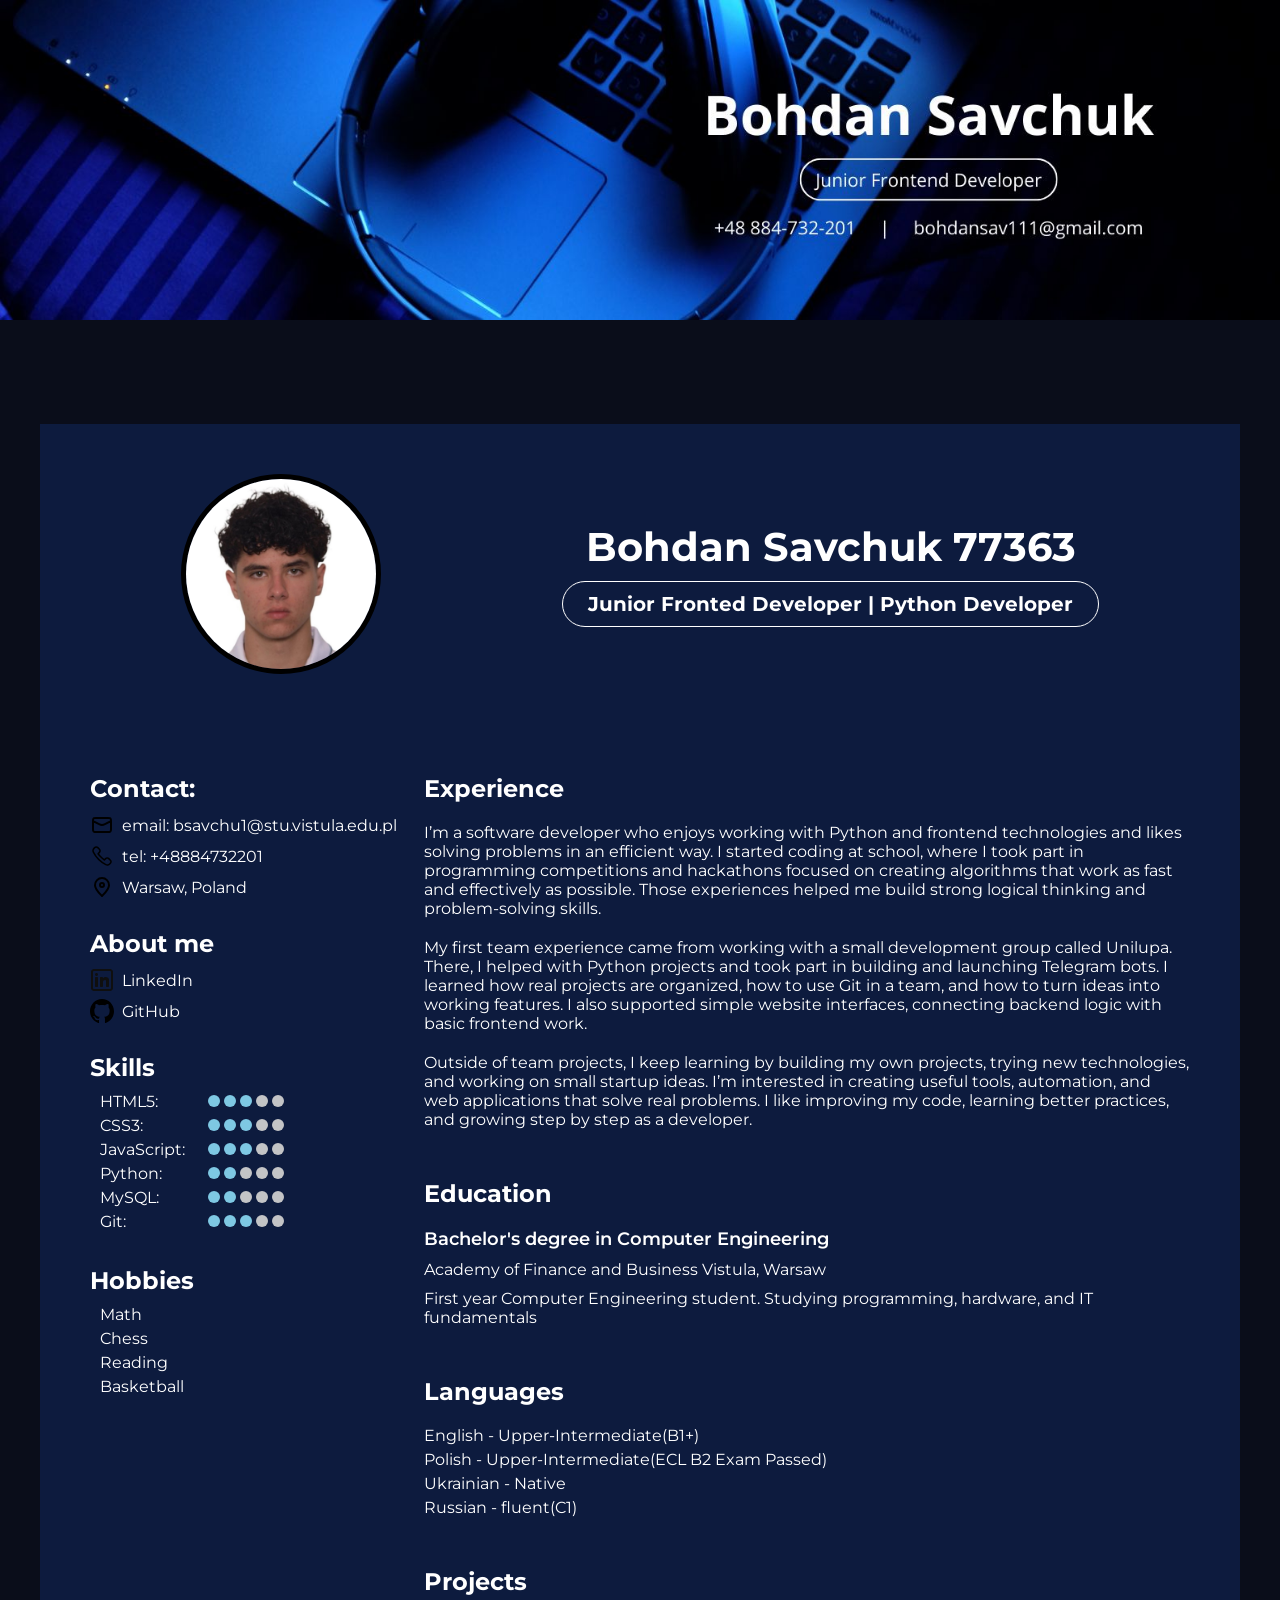
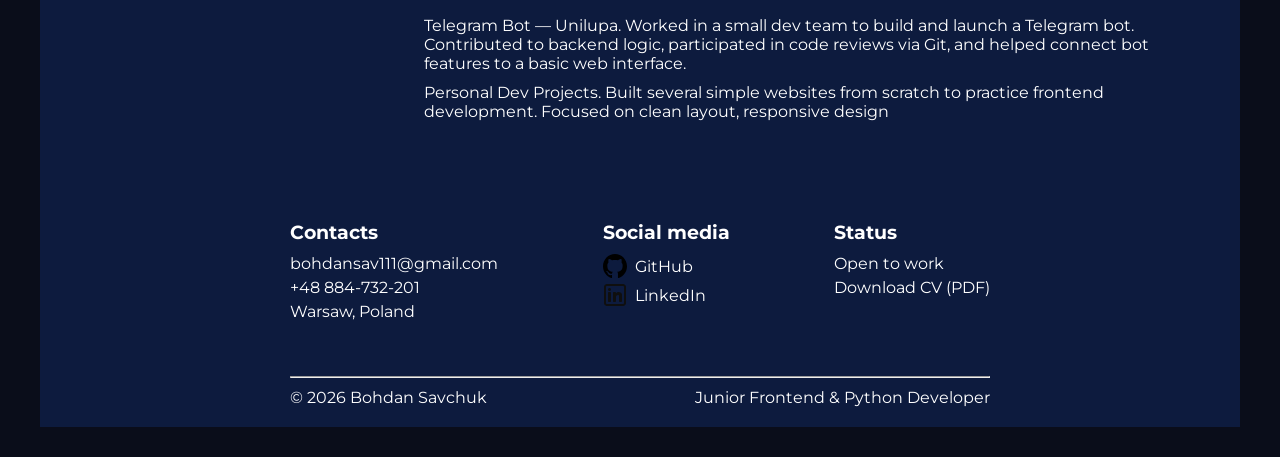
==== index.html @ 64f5f253 "html structure is done" ====
<!DOCTYPE html>
<html lang="pl">
<head>
    <meta charset="UTF-8">
    <meta name="viewport" content="width=device-width, initial-scale=1.0">
    <link rel="preconnect" href="https://fonts.googleapis.com">
<link rel="preconnect" href="https://fonts.gstatic.com" crossorigin>
<link href="https://fonts.googleapis.com/css2?family=Inter:ital,opsz,wght@0,14..32,100..900;1,14..32,100..900&family=Montserrat:ital,wght@0,100..900;1,100..900&family=Playfair+Display:ital,wght@0,400..900;1,400..900&display=swap" rel="stylesheet">
    <link rel="stylesheet" href="./style.css">
    <title>CV Bohdan Savchuk 77363</title>
</head>
<body>
    
        <header class="header">
            <img src="./images/Bio.jpg" alt="Bio" class="header__img-bio">
            
            <div class="container">
                <div class="header__block">
                    <img src="./images/My photo.jpg" alt="My photo" class="header__img-my-photo">

                    <div class="header__text">
                        <h1 class="header__text-name">Bohdan Savchuk 77363</h1>
                        <h2 class="header__text-designation">Junior Fronted Developer | Python Developer</h2>
                    </div>
                </div>
            </div>
        </header>

        <main class="main">
            <div class="container">
                <div class="main__cv-left-part">
                    
                    <section class="contact">
                        <h2 class="contact__title">Contact:</h2>
                        <ul class="contact__list">
                            <li class="contact__list-item email"><p>email: bsavchu1@stu.vistula.edu.pl</p></li>
                            <li class="contact__list-item telephone"><p>tel: +48884732201</p></li>
                            <li class="contact__list-item location"><p>Warsaw, Poland</p></li>
                        </ul>        
                    </section>


                    <section class="about-me">
                        <h2 class="about-me__title">About me</h2>
                        <ul class="about-me__list">
                            <li class="about-me__list-item linkedin"><a target="_blank" rel="noopener noreferrer" href="https://www.linkedin.com/in/bohdan-savchuk-0515503a5?utm_source=share_via&utm_content=profile&utm_medium=member_android">LinkedIn</a></li>
                            <li class="about-me__list-item github"><a target="_blank" rel="noopener noreferrer" href="https://github.com/Bohdan-Savchuk-77363">GitHub</a></li>
                        </ul>
                    </section>


                    <section class="skill">
                        <h2 class="skill__title">Skills</h2>

                        <ul class="skill__list">

                            <li class="skill__list-item">
                                <p class="skill__list-name">HTML5:</p>
                                <div class="skills__dot-block">
                                    <span class="skills_dot filled"></span>
                                    <span class="skills_dot filled"></span>
                                    <span class="skills_dot filled"></span>
                                    <span class="skills_dot"></span>
                                    <span class="skills_dot"></span>
                                </div>
                            </li>

                            <li class="skill__list-item">
                                <p class="skill__list-name">CSS3:</p>
                                <div class="skills__dot-block">
                                    <span class="skills_dot filled"></span>
                                    <span class="skills_dot filled"></span>
                                    <span class="skills_dot filled"></span>
                                    <span class="skills_dot"></span>
                                    <span class="skills_dot"></span>
                                </div>
                            </li>

                            <li class="skill__list-item">
                                <p class="skill__list-name">JavaScript:</p>
                                <div class="skills__dot-block">
                                    <span class="skills_dot filled"></span>
                                    <span class="skills_dot filled"></span>
                                    <span class="skills_dot filled"></span>
                                    <span class="skills_dot"></span>
                                    <span class="skills_dot"></span>
                                </div>
                            </li>

                            <li class="skill__list-item">
                                <p class="skill__list-name">Python:</p>
                                <div class="skills__dot-block">
                                    <span class="skills_dot filled"></span>
                                    <span class="skills_dot filled"></span>
                                    <span class="skills_dot"></span>
                                    <span class="skills_dot"></span>
                                    <span class="skills_dot"></span>
                                </div>
                            </li>

                            <li class="skill__list-item">
                                <p class="skill__list-name">MySQL:</p>
                                <div class="skills__dot-block">
                                    <span class="skills_dot filled"></span>
                                    <span class="skills_dot filled"></span>
                                    <span class="skills_dot "></span>
                                    <span class="skills_dot"></span>
                                    <span class="skills_dot"></span>
                                </div>
                            </li>

                            <li class="skill__list-item">
                                <p class="skill__list-name">Git:</p>
                                <div class="skills__dot-block">
                                    <span class="skills_dot filled"></span>
                                    <span class="skills_dot filled"></span>
                                    <span class="skills_dot filled"></span>
                                    <span class="skills_dot"></span>
                                    <span class="skills_dot"></span>
                                </div>
                            </li>
                        </ul>
                    </section>


                    <section class="hobby">
                        <h2 class="hobby__title">Hobbies</h2>
                        <ul class="hobby__list">
                            <li class="hobby__list-item">Math</li>
                            <li class="hobby__list-item">Chess</li>
                            <li class="hobby__list-item">Reading</li>
                            <li class="hobby__list-item">Basketball</li>
                        </ul>
                    </section>

                </div>


                <div class="cv__right-part">
                    <section class="experience">
                        <h2 class="experience__title">Experience</h2>
                        <div class="experience__block">

                            <article class="experience__article">
                                <p class="experience__title-text">
                                    I’m a software developer who enjoys working with Python and 
                                    frontend technologies and likes solving problems in an efficient 
                                    way. I started coding at school, where I took part in programming 
                                    competitions and hackathons focused on creating algorithms that work as 
                                    fast and effectively as possible. Those experiences helped me build 
                                    strong logical thinking and problem-solving skills.
                                </p>
                            </article>

                            <article class="experience__article">
                                <p class="experience__title-text">
                                    My first team experience came from working with a small development 
                                    group called Unilupa. There, I helped with Python projects and took 
                                    part in building and launching Telegram bots. I learned how real 
                                    projects are organized, how to use Git in a team, and how to turn 
                                    ideas into working features. I also supported simple website 
                                    interfaces, connecting backend logic with basic frontend work.
                                </p>
                            </article>

                            <article class="experience__article">
                                <p class="experience__title-text">
                                    Outside of team projects, I keep learning by building my own projects, 
                                    trying new technologies, and working on small startup ideas. 
                                    I’m interested in creating useful tools, automation, and web 
                                    applications that solve real problems. I like improving my code, 
                                    learning better practices, and growing step by step as a developer.
                                </p>
                            </article>

                        </div>
                    </section>


                    <section class="education">
                        <h2 class="education__title">Education</h2>
                        
                        <p class="education__major">Bachelor's degree in Computer Engineering</p>
                        <p class="education__uni">Academy of Finance and Business Vistula, Warsaw</p>
                        <p class="education__description">
                            First year Computer Engineering student. Studying programming, hardware, and
                            IT fundamentals
                        </p>
                    </section>


                    <section class="languages">
                        <h2 class="languages__title">Languages</h2>
                        <ul class="languages__list">
                            <li class="languages__list-item"><p>English - Upper‑Intermediate(B1+)</p></li>
                            <li class="languages__list-item"><p>Polish - Upper‑Intermediate(ECL B2 Exam Passed)</p></li>
                            <li class="languages__list-item"><p>Ukrainian - Native</p></li>
                            <li class="languages__list-item"><p>Russian - fluent(C1)</p></li>
                        </ul>
                    </section>


                    <section class="project">
                        <h2 class="project__title">Projects</h2>

                        <ul class="project__list">
                            <li class="project__list-item"><p>
                                Telegram Bot — Unilupa. 
                                Worked in a small dev team to build and launch a Telegram bot.
                                Contributed to backend logic, participated in code reviews via Git,
                                and helped connect bot features to a basic web interface.
                            </p></li>
                            <li class="project__list-item"><p>
                                Personal Dev Projects.
                                Built several simple websites from scratch to practice
                                frontend development. Focused on clean layout, responsive
                                design
                            </p></li>
                        </ul>
                    </section>

                </div>
            </div>
        </main>


        <footer class="footer">
            <div class="container">

                <div class="footer__block">

                    <div class="footer__data">
                        <div class="footer__contacts">

                            <h3 class="footer__contacts-title">Contacts</h3>

                            <ul class="footer__contacts-list">
                                <li class="footer__contacts-item email"><p></p>bohdansav111@gmail.com</li>
                                <li class="footer__contacts-item telephon">+48 884-732-201</li>
                                <li class="footer__contacts-item location">Warsaw, Poland</li>
                            </ul>
                        </div>

                        <div class="footer__media">

                            <h3 class="footer__media-title">Social media</h3>

                            <ul class="footer__media-list">
                                <li class="footer__media-item github"><a target="_blank" rel="noopener noreferrer" href="https://github.com/Bohdan-Savchuk-77363">GitHub</a></li>
                                <li class="footer__media-item linkedin"><a target="_blank" rel="noopener noreferrer" href="https://www.linkedin.com/in/bohdan-savchuk-0515503a5?utm_source=share_via&utm_content=profile&utm_medium=member_android">LinkedIn</a></li>
                            </ul>
                        </div>

                        <div class="footer__status">

                            <h3 class="footer__status-title">Status</h3>

                            <ul class="footer__status-list">
                                <li class="footer__status-item"><span>Open to work</span></li>
                                <li class="footer__status-item"><a href="./images/сv.pdf" target="_blank" rel="noopener noreferrer">Download CV (PDF)</a></li>
                            </ul>
                        </div>
                    </div>

                    <hr class="footer__divider">

                    <div class="footer__bottom">
                        <span class="footer__bottom-info">© 2026 Bohdan Savchuk</span>
                        <span class="footer__bottom-role">Junior Frontend & Python Developer</span>
                    </div>
                
                </div>
                

            </div>
        </footer>

</body>
</html>
---- style.css ----
html {
    box-sizing: border-box;
}

*,
*::after,
*::before {
    box-sizing: inherit;
    margin: 0;
    padding: 0;
}

body {
    font-family: 'Montserrat', sans-serif;
    background-color: #0A0D1A; 
    color: white;
}

p {
    font-size: 16px;
}

a {
    font-size: 16px;
    text-decoration: none;
    color: white;
}

li {
    list-style: none;
}

h2 {
    font-size: 24px;
    font-weight: 700;
}

.container {
    background-color: #0D1B3E;    
    max-width: 1200px;
    padding: 0 50px 0 50px;
    margin: 0 auto 0 auto;
}

/* Header */

.header .container {
    padding-bottom: 100px;
    
}

.header__img-bio {
    max-width: 100%;
}

.header__block {
    padding-top: 50px;
    margin-top: 100px;
    display: flex;
    justify-content: space-around;
    align-items: center;
    text-align: center;
}

.header__img-my-photo {
    max-width: 200px;
    border-radius: 50%;
    border: 5px solid #000;
}

.header__text-name {
    font-size: 40px;
    margin-bottom: 10px;
}

.header__text-designation {
    font-size: 20px;
    border: 1px solid white;
    border-radius: 50px;
    padding: 10px 25px;
}

/* Main */

.main .container {
    padding-bottom: 50px;
    display: grid;
    grid-template-columns: 2fr 5fr;
}

.cv__right-part {
    padding-left: 20px;
}

/* Contact */

.contact {
    margin-bottom: 30px;
}

.contact__title {
    margin-bottom: 10px;
}

.contact__list-item {
    display: flex;
    align-items: center;
    gap: 8px;
    margin-bottom: 7px;
}

.contact__list-item.email::before {
    content: '';
    display: block;
    width: 24px;
    height: 24px;
    background-image: url('./images/mail.svg');
    background-size: contain;
}

.contact__list-item.telephone::before {
    content: '';
    display: block;
    width: 24px;
    height: 24px;
    background-image: url('./images/telephon.svg');
    background-size: contain;
}

.contact__list-item.location::before {
    content: '';
    display: block;
    width: 24px;
    height: 24px;
    background-image: url('./images/location.svg');
    background-size: contain;
}

/* About me */

.about-me {
    margin-bottom: 30px;
}

.about-me__title {
    margin-bottom: 10px;
}

.about-me__list-item {
    display: flex;
    align-items: center;
    gap: 8px;
    margin-bottom: 7px;
}

.about-me__list-item.linkedin::before {
    content: '';
    display: block;
    width: 24px;
    height: 24px;
    background-image: url('./images/linkedin.svg');
    background-size: contain;
}

.about-me__list-item.github::before {
    content: '';
    display: block;
    width: 24px;
    height: 24px;
    background-image: url('./images/github.svg');
    background-size: contain;
}

/* Skills */

.skill {
    margin-bottom: 30px;
}

.skill__title {
    margin-bottom: 10px;
}

.skill__list {
    margin-left: 10px;
}

.skill__list-item {
    display: flex;
    justify-content: space-between;
    gap: 6px;
}

.skill__list-name {
    margin-bottom: 5px;
}

.skills__dot-block {
    padding-right: 120px;
}

.skills_dot {
    display: inline-block;
    background-color: #C3C4C6;
    border-radius: 50%;
    width: 12px;
    height: 12px;
}

.skills_dot.filled {
  background: #7EC8E3; 
}


/* Hobby */

.hobby {
    margin-bottom: 30px;
}

.hobby__title {
    margin-bottom: 10px;
}

.hobby__list {
    margin-left: 10px;
}

.hobby__list-item {
    margin-bottom: 5px;
}

/* Experience */

.experience {
    margin-bottom: 50px;
}

.experience__title {
    margin-bottom: 20px;
}

.experience__article {
    margin-bottom: 20px;
}

/* Education */

.education {
    margin-bottom: 50px;
}

.education__title {
    margin-bottom: 20px;
}

.education__major {
    margin-bottom: 10px;
    font-size: 18px;
    font-weight: 600;
}

.education__uni {
    margin-bottom: 10px;
}

/* Languages */

.languages {
    margin-bottom: 50px;
}

.languages__title {
    margin-bottom: 20px;
}

.languages__list-item {
    margin-bottom: 5px;
}

/* Projects */

.project {
    margin-bottom: 50px;
}

.project__title {
    margin-bottom: 20px;
}

.project__list-item {
    margin-bottom: 10px;
}

/* Footer */

.footer .container {
    padding-bottom: 20px;
    margin-bottom: 30px;
}

.footer__block {
    margin: 0 200px 0 200px;
    max-width: 800px;
}

.footer__data {
    display: flex;
    justify-content: space-between;
    margin-bottom: 50px;
}

.footer__contacts-title {
    margin-bottom: 10px;
}

.footer__contacts-item {
    margin-bottom: 5px;
}

.footer__media-title {
    margin-bottom: 10px;
}

.footer__media-item {
    display: flex;
    gap: 8px;
    align-items: center;
    margin-bottom: 5px;
}

.footer__media-item.github::before {
    content: '';
    display: block;
    width: 24px;
    height: 24px;
    background-image: url('./images/github.svg');
    background-size: contain;
}

.footer__media-item.linkedin::before {
    content: '';
    display: block;
    width: 24px;
    height: 24px;
    background-image: url('./images/linkedin.svg');
    background-size: contain;
}

.footer__status-title {
    margin-bottom: 10px;
}

.footer__status-item {
    margin-bottom: 5px;
}

.footer__divider {
    margin-bottom: 10px;
}

.footer__bottom {
    display: flex;
    justify-content: space-between;
}
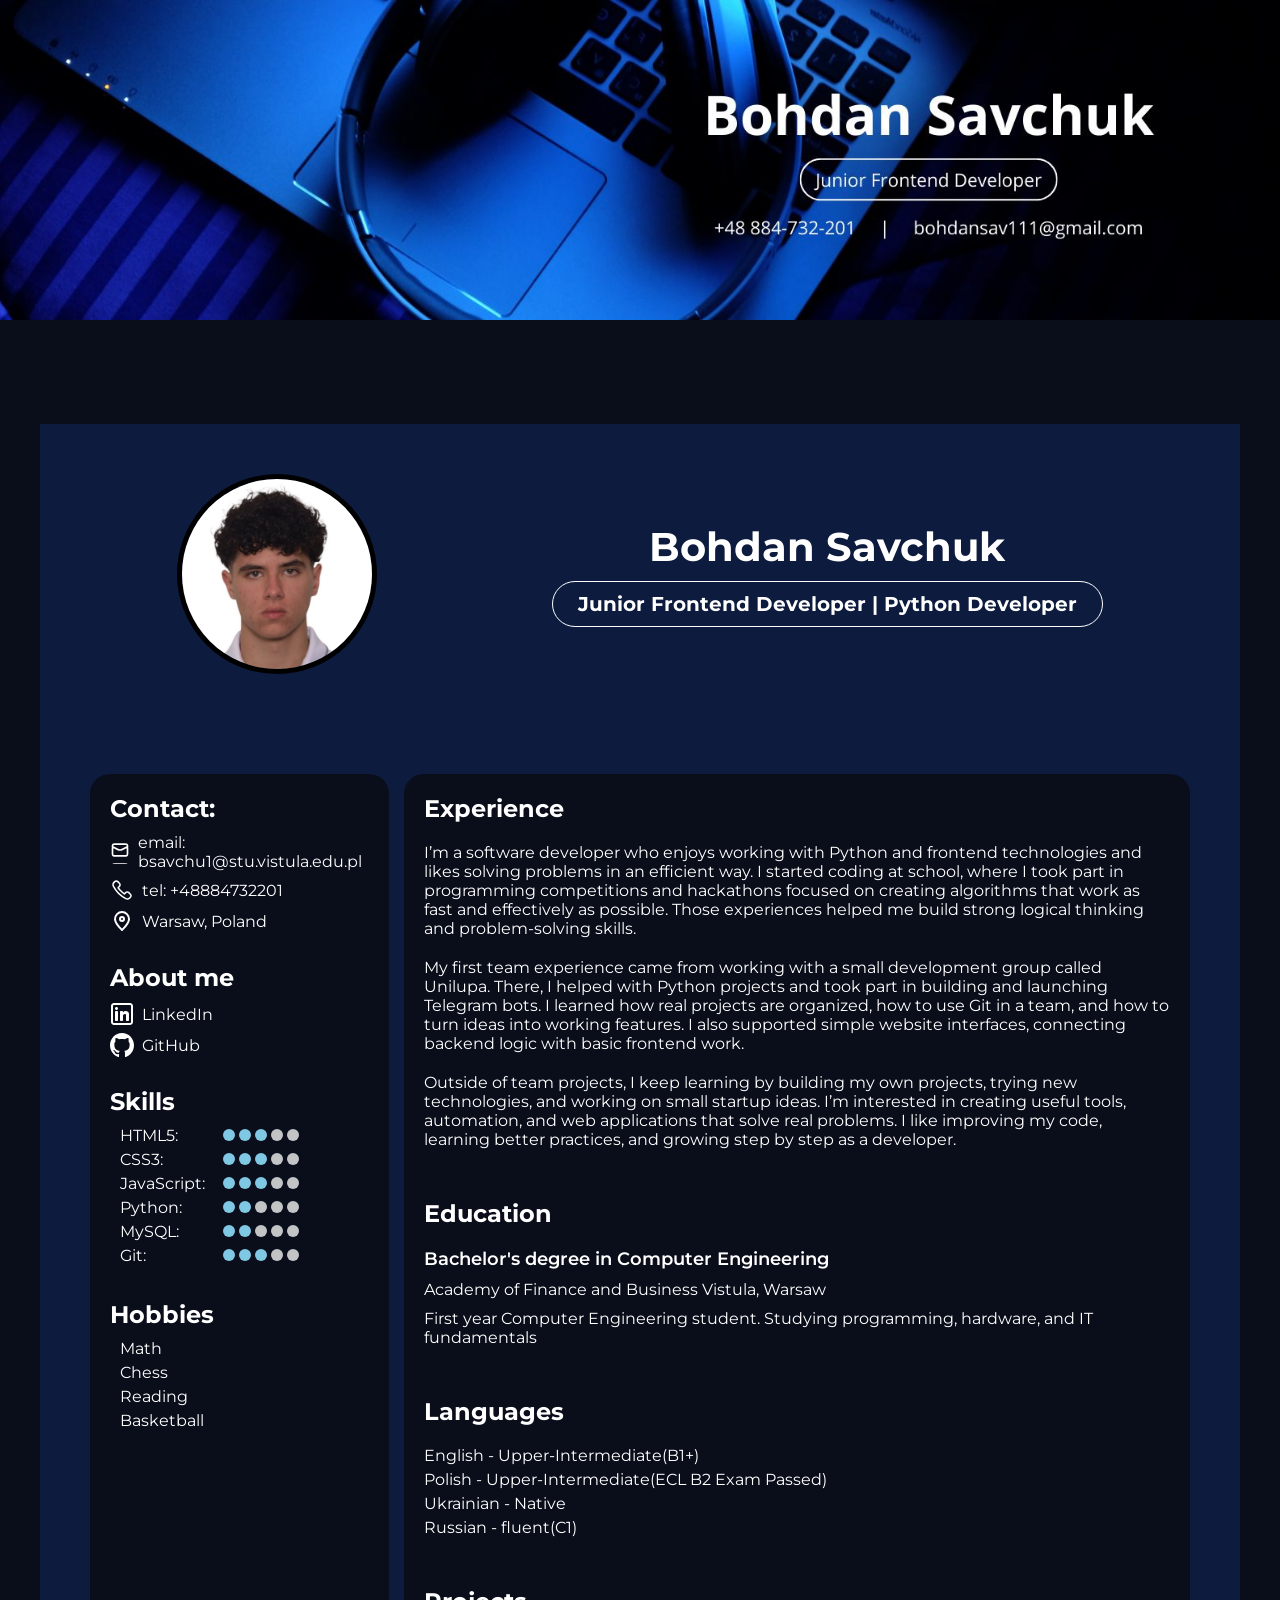
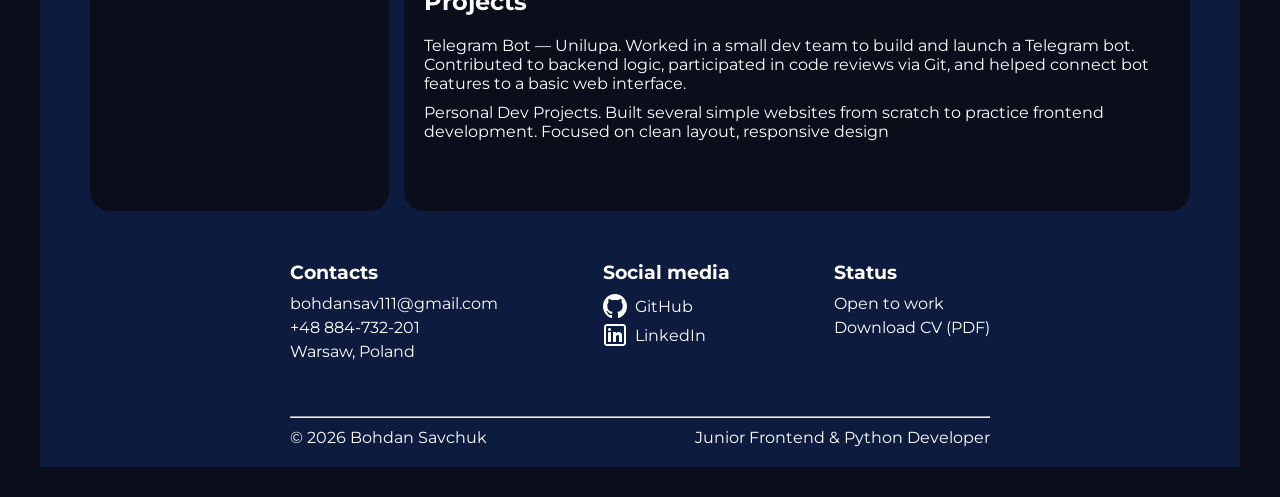
==== commit 6c93215d: "Change color scheme" ====
--- a/index.html
+++ b/index.html
@@ -19,8 +19,8 @@
                     <img src="./images/My photo.jpg" alt="My photo" class="header__img-my-photo">
 
                     <div class="header__text">
-                        <h1 class="header__text-name">Bohdan Savchuk 77363</h1>
-                        <h2 class="header__text-designation">Junior Fronted Developer | Python Developer</h2>
+                        <h1 class="header__text-name">Bohdan Savchuk</h1>
+                        <h2 class="header__text-designation">Junior Frontend Developer | Python Developer</h2>
                     </div>
                 </div>
             </div>
@@ -28,7 +28,7 @@
 
         <main class="main">
             <div class="container">
-                <div class="main__cv-left-part">
+                <div class="cv-left-part">
                     
                     <section class="contact">
                         <h2 class="contact__title">Contact:</h2>
--- a/style.css
+++ b/style.css
@@ -40,6 +40,7 @@
     max-width: 1200px;
     padding: 0 50px 0 50px;
     margin: 0 auto 0 auto;
+    
 }
 
 /* Header */
@@ -89,7 +90,16 @@
 }
 
 .cv__right-part {
-    padding-left: 20px;
+    border-radius: 20px;
+    background-color: #0A0D1A;
+    padding: 20px;
+}
+
+.cv-left-part {
+    margin-right: 15px;
+    border-radius: 20px;
+    background-color: #0A0D1A;
+    padding: 20px;  
 }
 
 /* Contact */
@@ -112,6 +122,7 @@
 .contact__list-item.email::before {
     content: '';
     display: block;
+    filter: brightness(0) invert(1);
     width: 24px;
     height: 24px;
     background-image: url('./images/mail.svg');
@@ -121,6 +132,7 @@
 .contact__list-item.telephone::before {
     content: '';
     display: block;
+    filter: brightness(0) invert(1);
     width: 24px;
     height: 24px;
     background-image: url('./images/telephon.svg');
@@ -130,6 +142,7 @@
 .contact__list-item.location::before {
     content: '';
     display: block;
+    filter: brightness(0) invert(1);
     width: 24px;
     height: 24px;
     background-image: url('./images/location.svg');
@@ -156,6 +169,7 @@
 .about-me__list-item.linkedin::before {
     content: '';
     display: block;
+    filter: brightness(0) invert(1);
     width: 24px;
     height: 24px;
     background-image: url('./images/linkedin.svg');
@@ -165,6 +179,7 @@
 .about-me__list-item.github::before {
     content: '';
     display: block;
+    filter: brightness(0) invert(1);
     width: 24px;
     height: 24px;
     background-image: url('./images/github.svg');
@@ -196,7 +211,7 @@
 }
 
 .skills__dot-block {
-    padding-right: 120px;
+    padding-right: 70px;
 }
 
 .skills_dot {
@@ -332,6 +347,7 @@
 .footer__media-item.github::before {
     content: '';
     display: block;
+    filter: brightness(0) invert(1);
     width: 24px;
     height: 24px;
     background-image: url('./images/github.svg');
@@ -341,6 +357,7 @@
 .footer__media-item.linkedin::before {
     content: '';
     display: block;
+    filter: brightness(0) invert(1);
     width: 24px;
     height: 24px;
     background-image: url('./images/linkedin.svg');
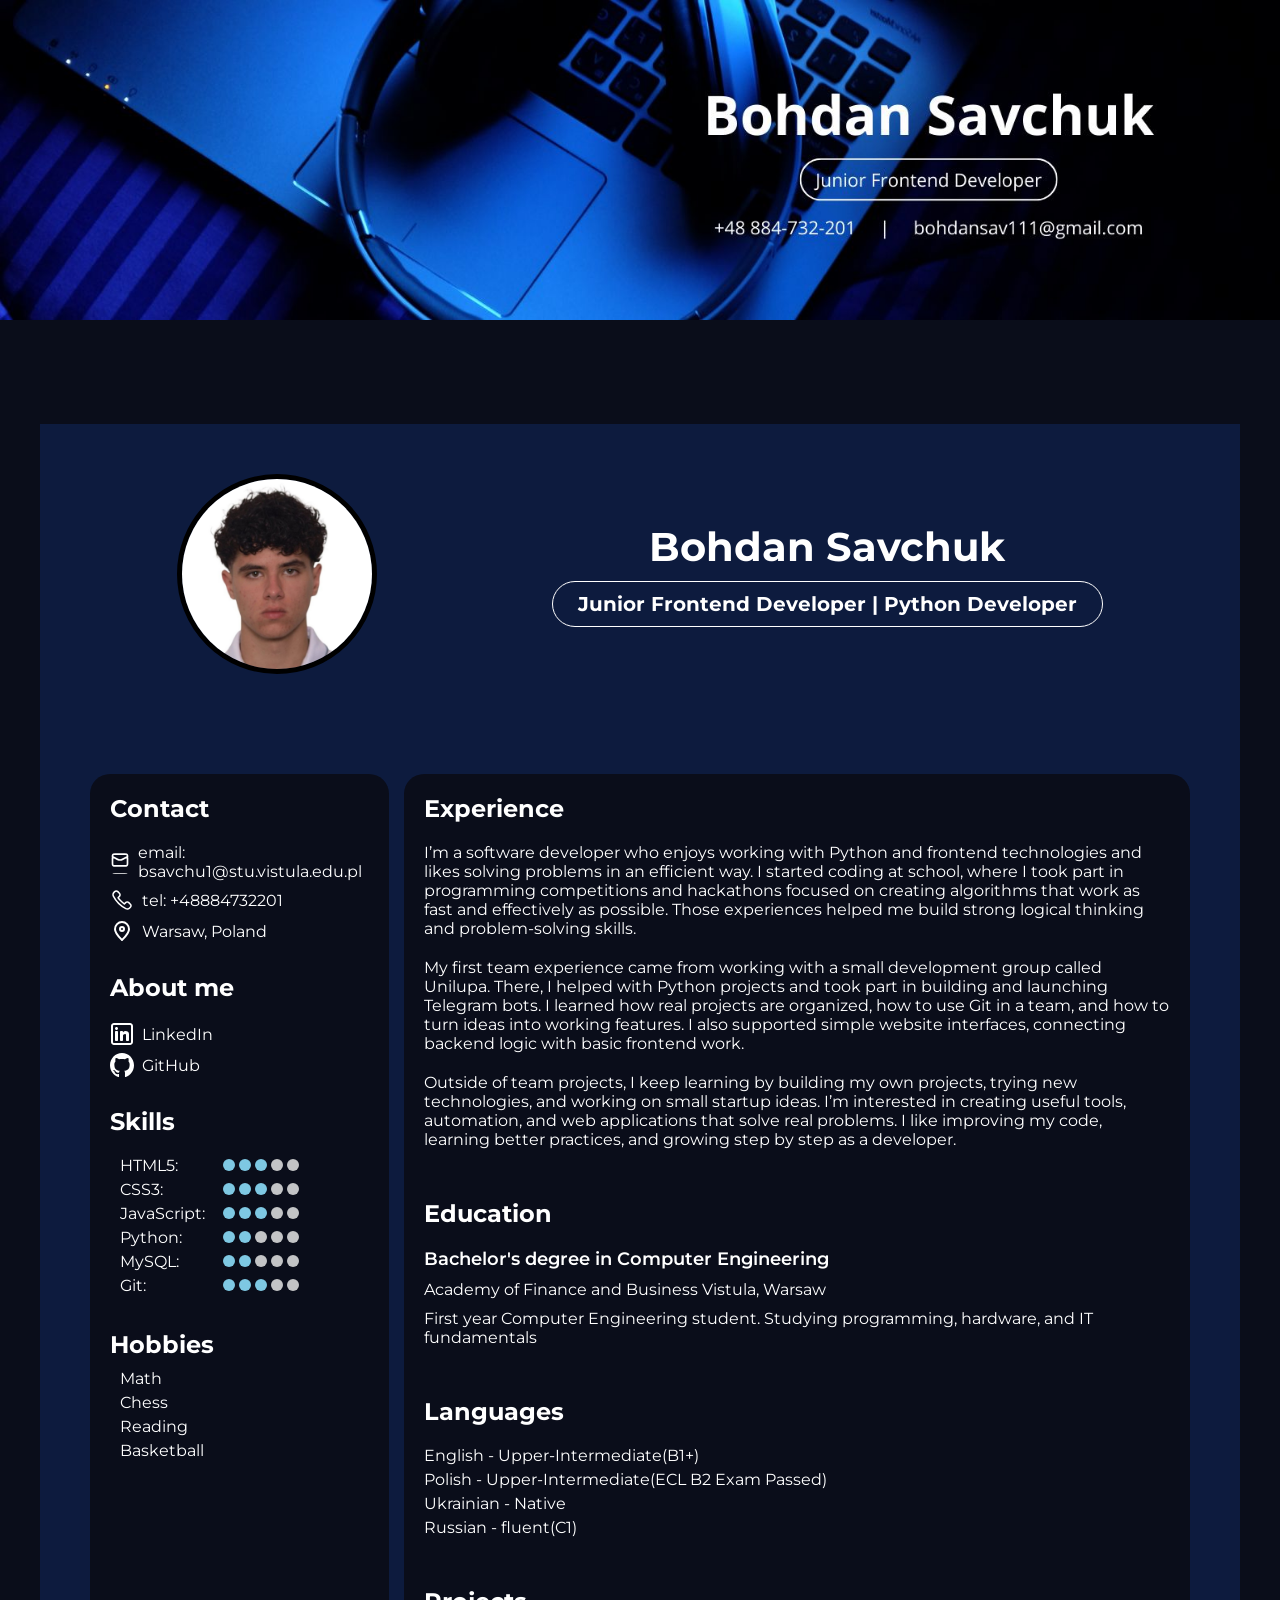
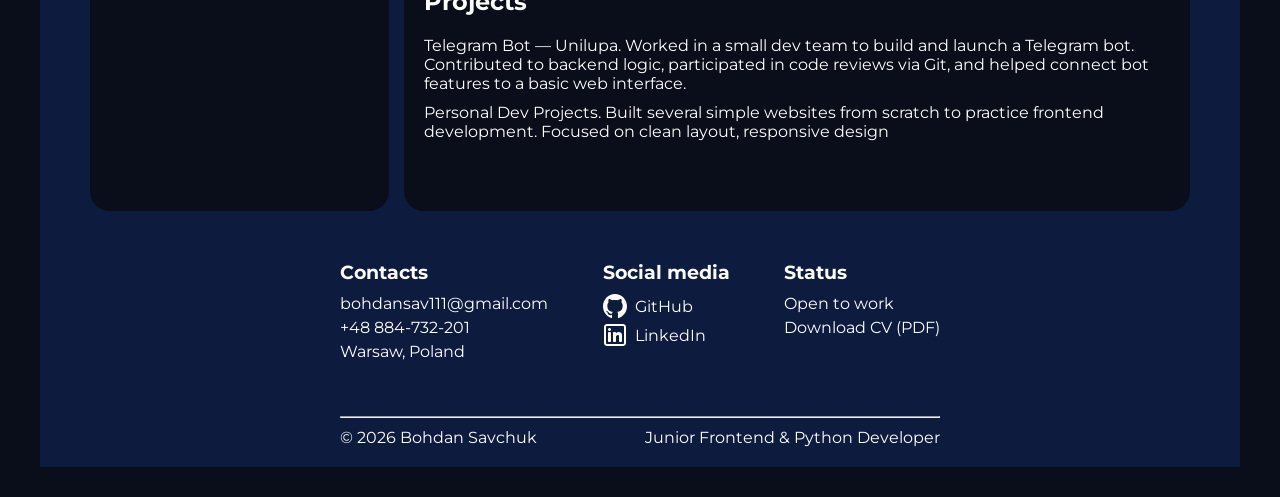
==== commit 6dcda200: "cv was writed and adapt for mobile 77363" ====
--- a/index.html
+++ b/index.html
@@ -7,7 +7,7 @@
 <link rel="preconnect" href="https://fonts.gstatic.com" crossorigin>
 <link href="https://fonts.googleapis.com/css2?family=Inter:ital,opsz,wght@0,14..32,100..900;1,14..32,100..900&family=Montserrat:ital,wght@0,100..900;1,100..900&family=Playfair+Display:ital,wght@0,400..900;1,400..900&display=swap" rel="stylesheet">
     <link rel="stylesheet" href="./style.css">
-    <title>CV Bohdan Savchuk 77363</title>
+    <title>CV Bohdan Savchuk</title>
 </head>
 <body>
     
@@ -31,7 +31,7 @@
                 <div class="cv-left-part">
                     
                     <section class="contact">
-                        <h2 class="contact__title">Contact:</h2>
+                        <h2 class="contact__title title">Contact</h2>
                         <ul class="contact__list">
                             <li class="contact__list-item email"><p>email: bsavchu1@stu.vistula.edu.pl</p></li>
                             <li class="contact__list-item telephone"><p>tel: +48884732201</p></li>
@@ -41,16 +41,16 @@
 
 
                     <section class="about-me">
-                        <h2 class="about-me__title">About me</h2>
+                        <h2 class="about-me__title title">About me</h2>
                         <ul class="about-me__list">
                             <li class="about-me__list-item linkedin"><a target="_blank" rel="noopener noreferrer" href="https://www.linkedin.com/in/bohdan-savchuk-0515503a5?utm_source=share_via&utm_content=profile&utm_medium=member_android">LinkedIn</a></li>
-                            <li class="about-me__list-item github"><a target="_blank" rel="noopener noreferrer" href="https://github.com/Bohdan-Savchuk-77363">GitHub</a></li>
+                            <li class="about-me__list-item github"><a target="_blank" rel="noopener noreferrer" href="https://github.com/Hoty994">GitHub</a></li>
                         </ul>
                     </section>
 
 
                     <section class="skill">
-                        <h2 class="skill__title">Skills</h2>
+                        <h2 class="skill__title title">Skills</h2>
 
                         <ul class="skill__list">
 
@@ -124,7 +124,7 @@
 
 
                     <section class="hobby">
-                        <h2 class="hobby__title">Hobbies</h2>
+                        <h2 class="hobby__title title">Hobbies</h2>
                         <ul class="hobby__list">
                             <li class="hobby__list-item">Math</li>
                             <li class="hobby__list-item">Chess</li>
@@ -138,7 +138,7 @@
 
                 <div class="cv__right-part">
                     <section class="experience">
-                        <h2 class="experience__title">Experience</h2>
+                        <h2 class="experience__title title">Experience</h2>
                         <div class="experience__block">
 
                             <article class="experience__article">
@@ -178,7 +178,7 @@
 
 
                     <section class="education">
-                        <h2 class="education__title">Education</h2>
+                        <h2 class="education__title title">Education</h2>
                         
                         <p class="education__major">Bachelor's degree in Computer Engineering</p>
                         <p class="education__uni">Academy of Finance and Business Vistula, Warsaw</p>
@@ -190,7 +190,7 @@
 
 
                     <section class="languages">
-                        <h2 class="languages__title">Languages</h2>
+                        <h2 class="languages__title title">Languages</h2>
                         <ul class="languages__list">
                             <li class="languages__list-item"><p>English - Upper‑Intermediate(B1+)</p></li>
                             <li class="languages__list-item"><p>Polish - Upper‑Intermediate(ECL B2 Exam Passed)</p></li>
@@ -201,7 +201,7 @@
 
 
                     <section class="project">
-                        <h2 class="project__title">Projects</h2>
+                        <h2 class="project__title title">Projects</h2>
 
                         <ul class="project__list">
                             <li class="project__list-item"><p>
--- a/style.css
+++ b/style.css
@@ -43,6 +43,10 @@
     
 }
 
+.title {
+    margin-bottom: 20px;
+}
+
 /* Header */
 
 .header .container {
@@ -108,10 +112,6 @@
     margin-bottom: 30px;
 }
 
-.contact__title {
-    margin-bottom: 10px;
-}
-
 .contact__list-item {
     display: flex;
     align-items: center;
@@ -155,10 +155,6 @@
     margin-bottom: 30px;
 }
 
-.about-me__title {
-    margin-bottom: 10px;
-}
-
 .about-me__list-item {
     display: flex;
     align-items: center;
@@ -190,10 +186,6 @@
 
 .skill {
     margin-bottom: 30px;
-}
-
-.skill__title {
-    margin-bottom: 10px;
 }
 
 .skill__list {
@@ -251,10 +243,6 @@
     margin-bottom: 50px;
 }
 
-.experience__title {
-    margin-bottom: 20px;
-}
-
 .experience__article {
     margin-bottom: 20px;
 }
@@ -265,10 +253,6 @@
     margin-bottom: 50px;
 }
 
-.education__title {
-    margin-bottom: 20px;
-}
-
 .education__major {
     margin-bottom: 10px;
     font-size: 18px;
@@ -285,10 +269,6 @@
     margin-bottom: 50px;
 }
 
-.languages__title {
-    margin-bottom: 20px;
-}
-
 .languages__list-item {
     margin-bottom: 5px;
 }
@@ -297,10 +277,6 @@
 
 .project {
     margin-bottom: 50px;
-}
-
-.project__title {
-    margin-bottom: 20px;
 }
 
 .project__list-item {
@@ -315,8 +291,8 @@
 }
 
 .footer__block {
-    margin: 0 200px 0 200px;
-    max-width: 800px;
+    margin: 0 auto 0 auto;
+    max-width: 600px;
 }
 
 .footer__data {
@@ -379,4 +355,38 @@
 .footer__bottom {
     display: flex;
     justify-content: space-between;
+}
+
+
+@media(max-width: 800px){
+    
+    body {
+        background-color: #0d1b3e;
+    }
+
+    .container {
+        max-width: 100%;
+        padding: 0 20px;
+    }
+
+    .header__block {
+        display: grid;
+        grid-template-columns: 1fr;
+        justify-items: center;
+    }
+
+    .main .container {
+        grid-template-columns: 1fr;
+    }
+
+    .cv-left-part {
+        margin: 0;
+        margin-bottom: 40px; 
+    }
+
+    .footer,
+    .footer a {
+        font-size: 12px;
+    }
+
 }
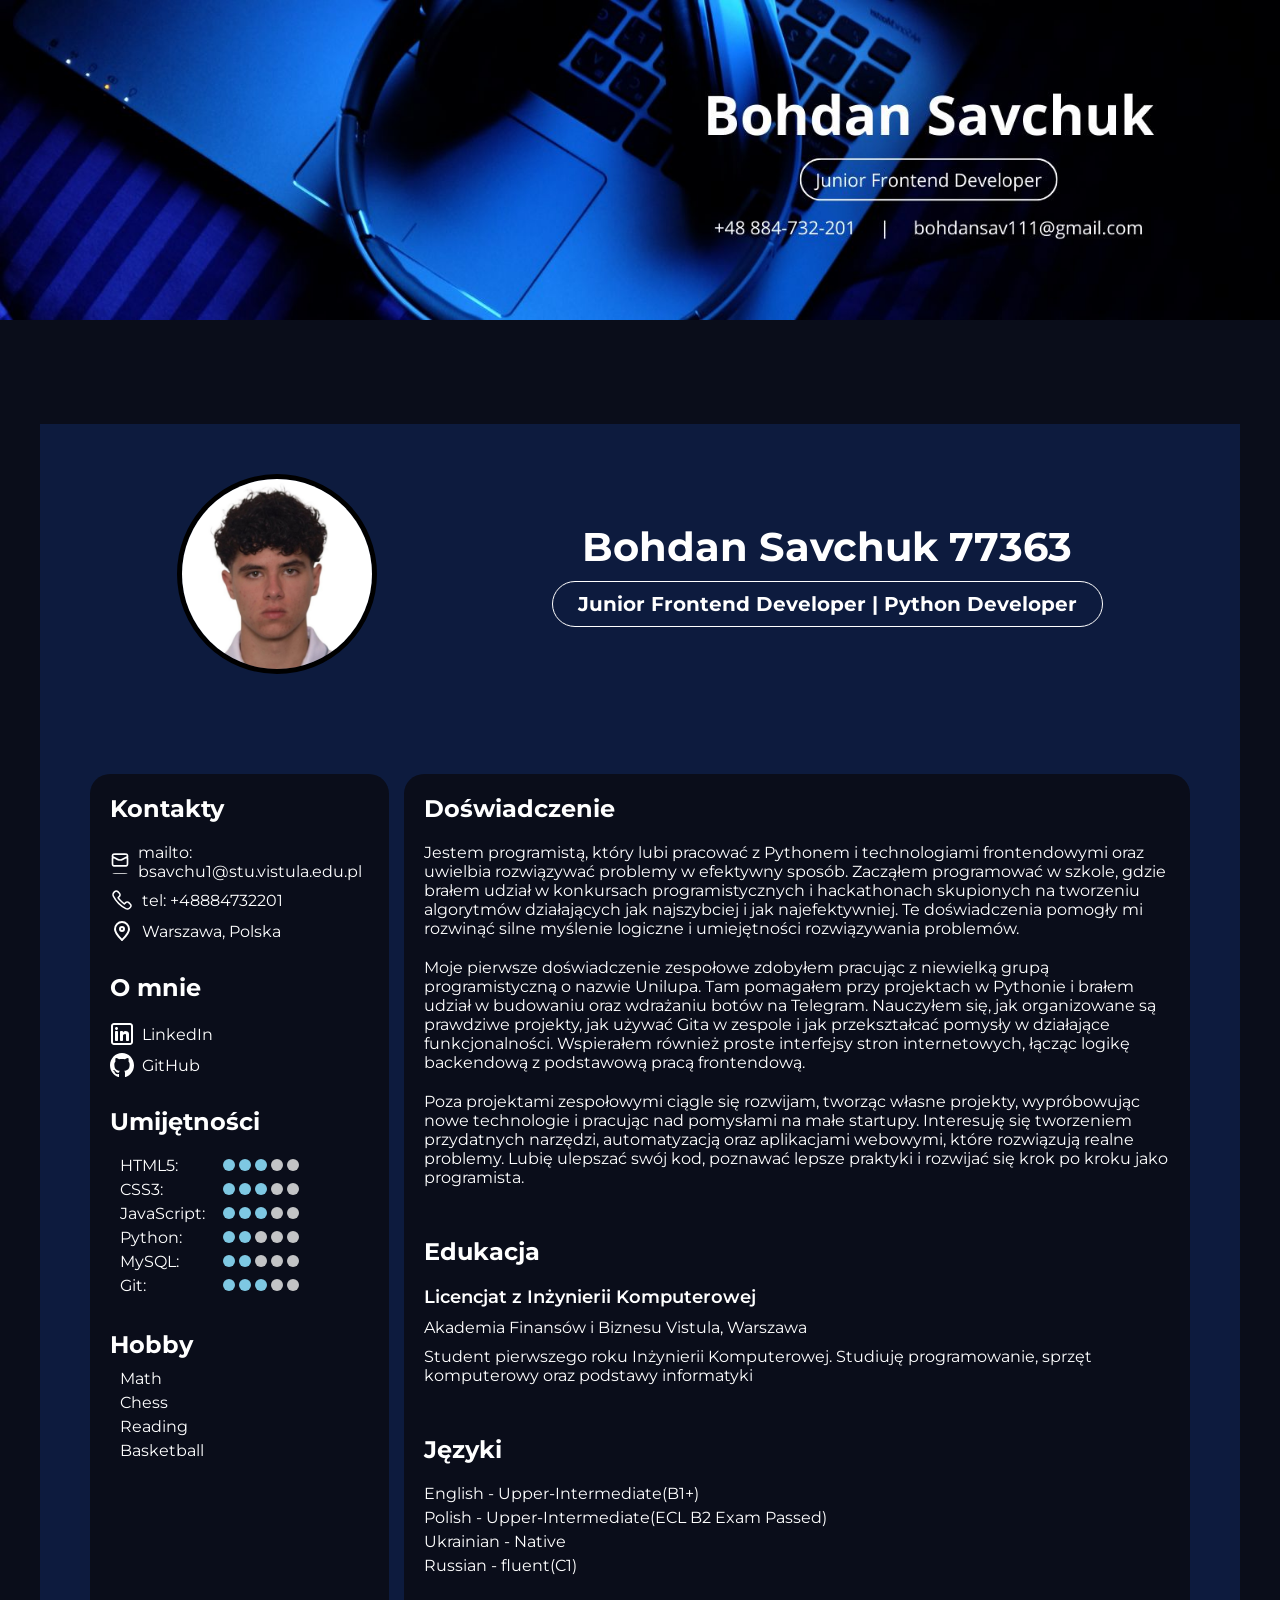
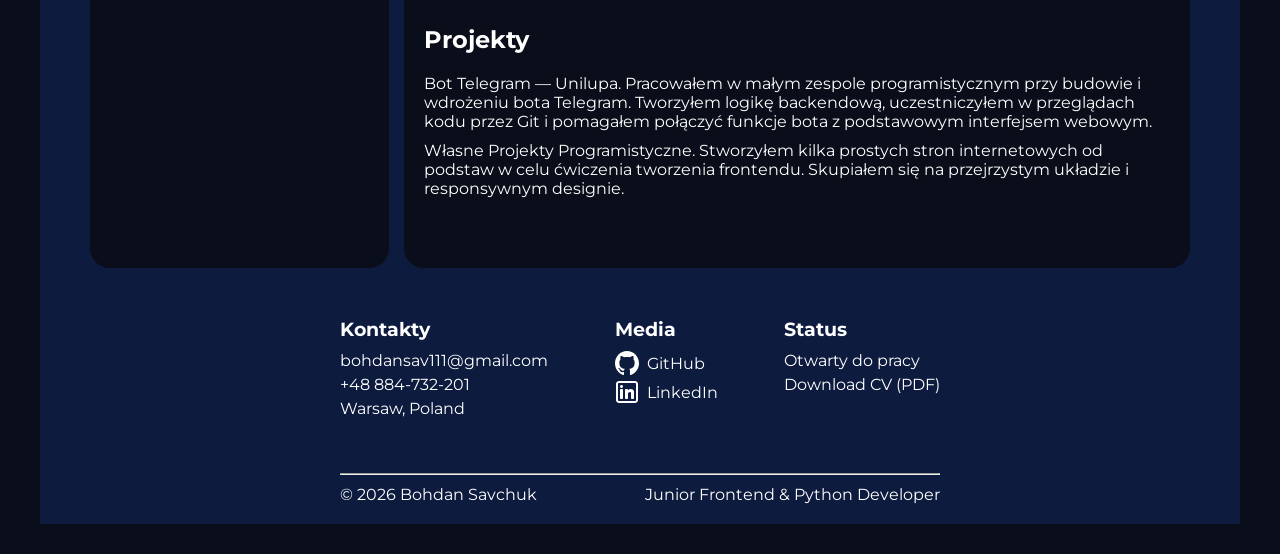
==== commit 6ffec164: "translate an Polish 77363" ====
--- a/index.html
+++ b/index.html
@@ -7,7 +7,7 @@
 <link rel="preconnect" href="https://fonts.gstatic.com" crossorigin>
 <link href="https://fonts.googleapis.com/css2?family=Inter:ital,opsz,wght@0,14..32,100..900;1,14..32,100..900&family=Montserrat:ital,wght@0,100..900;1,100..900&family=Playfair+Display:ital,wght@0,400..900;1,400..900&display=swap" rel="stylesheet">
     <link rel="stylesheet" href="./style.css">
-    <title>CV Bohdan Savchuk</title>
+    <title>CV Bohdan Savchuk 77363</title>
 </head>
 <body>
     
@@ -19,7 +19,7 @@
                     <img src="./images/My photo.jpg" alt="My photo" class="header__img-my-photo">
 
                     <div class="header__text">
-                        <h1 class="header__text-name">Bohdan Savchuk</h1>
+                        <h1 class="header__text-name">Bohdan Savchuk 77363</h1>
                         <h2 class="header__text-designation">Junior Frontend Developer | Python Developer</h2>
                     </div>
                 </div>
@@ -31,17 +31,17 @@
                 <div class="cv-left-part">
                     
                     <section class="contact">
-                        <h2 class="contact__title title">Contact</h2>
+                        <h2 class="contact__title title">Kontakty</h2>
                         <ul class="contact__list">
-                            <li class="contact__list-item email"><p>email: bsavchu1@stu.vistula.edu.pl</p></li>
+                            <li class="contact__list-item email"><p>mailto: bsavchu1@stu.vistula.edu.pl</p></li>
                             <li class="contact__list-item telephone"><p>tel: +48884732201</p></li>
-                            <li class="contact__list-item location"><p>Warsaw, Poland</p></li>
+                            <li class="contact__list-item location"><p>Warszawa, Polska</p></li>
                         </ul>        
                     </section>
 
 
                     <section class="about-me">
-                        <h2 class="about-me__title title">About me</h2>
+                        <h2 class="about-me__title title">O mnie</h2>
                         <ul class="about-me__list">
                             <li class="about-me__list-item linkedin"><a target="_blank" rel="noopener noreferrer" href="https://www.linkedin.com/in/bohdan-savchuk-0515503a5?utm_source=share_via&utm_content=profile&utm_medium=member_android">LinkedIn</a></li>
                             <li class="about-me__list-item github"><a target="_blank" rel="noopener noreferrer" href="https://github.com/Hoty994">GitHub</a></li>
@@ -50,7 +50,7 @@
 
 
                     <section class="skill">
-                        <h2 class="skill__title title">Skills</h2>
+                        <h2 class="skill__title title">Umijętności</h2>
 
                         <ul class="skill__list">
 
@@ -124,7 +124,7 @@
 
 
                     <section class="hobby">
-                        <h2 class="hobby__title title">Hobbies</h2>
+                        <h2 class="hobby__title title">Hobby</h2>
                         <ul class="hobby__list">
                             <li class="hobby__list-item">Math</li>
                             <li class="hobby__list-item">Chess</li>
@@ -138,38 +138,41 @@
 
                 <div class="cv__right-part">
                     <section class="experience">
-                        <h2 class="experience__title title">Experience</h2>
+                        <h2 class="experience__title title">Doświadczenie</h2>
                         <div class="experience__block">
 
                             <article class="experience__article">
                                 <p class="experience__title-text">
-                                    I’m a software developer who enjoys working with Python and 
-                                    frontend technologies and likes solving problems in an efficient 
-                                    way. I started coding at school, where I took part in programming 
-                                    competitions and hackathons focused on creating algorithms that work as 
-                                    fast and effectively as possible. Those experiences helped me build 
-                                    strong logical thinking and problem-solving skills.
+                                    Jestem programistą, który lubi pracować z Pythonem i technologiami
+                                    frontendowymi oraz uwielbia rozwiązywać problemy w efektywny sposób.
+                                    Zacząłem programować w szkole, gdzie brałem udział w konkursach
+                                    programistycznych i hackathonach skupionych na tworzeniu algorytmów
+                                    działających jak najszybciej i jak najefektywniej. Te doświadczenia
+                                    pomogły mi rozwinąć silne myślenie logiczne i umiejętności rozwiązywania
+                                    problemów.
                                 </p>
                             </article>
 
                             <article class="experience__article">
                                 <p class="experience__title-text">
-                                    My first team experience came from working with a small development 
-                                    group called Unilupa. There, I helped with Python projects and took 
-                                    part in building and launching Telegram bots. I learned how real 
-                                    projects are organized, how to use Git in a team, and how to turn 
-                                    ideas into working features. I also supported simple website 
-                                    interfaces, connecting backend logic with basic frontend work.
+                                    Moje pierwsze doświadczenie zespołowe zdobyłem pracując z niewielką
+                                    grupą programistyczną o nazwie Unilupa. Tam pomagałem przy projektach
+                                    w Pythonie i brałem udział w budowaniu oraz wdrażaniu botów na Telegram.
+                                    Nauczyłem się, jak organizowane są prawdziwe projekty, jak używać Gita
+                                    w zespole i jak przekształcać pomysły w działające funkcjonalności.
+                                    Wspierałem również proste interfejsy stron internetowych, łącząc logikę
+                                    backendową z podstawową pracą frontendową.
                                 </p>
                             </article>
 
                             <article class="experience__article">
                                 <p class="experience__title-text">
-                                    Outside of team projects, I keep learning by building my own projects, 
-                                    trying new technologies, and working on small startup ideas. 
-                                    I’m interested in creating useful tools, automation, and web 
-                                    applications that solve real problems. I like improving my code, 
-                                    learning better practices, and growing step by step as a developer.
+                                    Poza projektami zespołowymi ciągle się rozwijam, tworząc własne projekty,
+                                    wypróbowując nowe technologie i pracując nad pomysłami na małe startupy.
+                                    Interesuję się tworzeniem przydatnych narzędzi, automatyzacją oraz
+                                    aplikacjami webowymi, które rozwiązują realne problemy. Lubię ulepszać
+                                    swój kod, poznawać lepsze praktyki i rozwijać się krok po kroku jako
+                                    programista.
                                 </p>
                             </article>
 
@@ -178,19 +181,19 @@
 
 
                     <section class="education">
-                        <h2 class="education__title title">Education</h2>
+                        <h2 class="education__title title">Edukacja</h2>
                         
-                        <p class="education__major">Bachelor's degree in Computer Engineering</p>
-                        <p class="education__uni">Academy of Finance and Business Vistula, Warsaw</p>
+                        <p class="education__major">Licencjat z Inżynierii Komputerowej</p>
+                        <p class="education__uni">Akademia Finansów i Biznesu Vistula, Warszawa</p>
                         <p class="education__description">
-                            First year Computer Engineering student. Studying programming, hardware, and
-                            IT fundamentals
+                            Student pierwszego roku Inżynierii Komputerowej. Studiuję programowanie, 
+                            sprzęt komputerowy oraz podstawy informatyki
                         </p>
                     </section>
 
 
                     <section class="languages">
-                        <h2 class="languages__title title">Languages</h2>
+                        <h2 class="languages__title title">Języki</h2>
                         <ul class="languages__list">
                             <li class="languages__list-item"><p>English - Upper‑Intermediate(B1+)</p></li>
                             <li class="languages__list-item"><p>Polish - Upper‑Intermediate(ECL B2 Exam Passed)</p></li>
@@ -201,20 +204,20 @@
 
 
                     <section class="project">
-                        <h2 class="project__title title">Projects</h2>
+                        <h2 class="project__title title">Projekty</h2>
 
                         <ul class="project__list">
                             <li class="project__list-item"><p>
-                                Telegram Bot — Unilupa. 
-                                Worked in a small dev team to build and launch a Telegram bot.
-                                Contributed to backend logic, participated in code reviews via Git,
-                                and helped connect bot features to a basic web interface.
+                                Bot Telegram — Unilupa.
+                                Pracowałem w małym zespole programistycznym przy budowie i wdrożeniu bota Telegram.
+                                Tworzyłem logikę backendową, uczestniczyłem w przeglądach kodu przez Git
+                                i pomagałem połączyć funkcje bota z podstawowym interfejsem webowym.
                             </p></li>
                             <li class="project__list-item"><p>
-                                Personal Dev Projects.
-                                Built several simple websites from scratch to practice
-                                frontend development. Focused on clean layout, responsive
-                                design
+                                Własne Projekty Programistyczne.
+                                Stworzyłem kilka prostych stron internetowych od podstaw w celu ćwiczenia
+                                tworzenia frontendu. Skupiałem się na przejrzystym układzie i responsywnym
+                                designie.
                             </p></li>
                         </ul>
                     </section>
@@ -232,7 +235,7 @@
                     <div class="footer__data">
                         <div class="footer__contacts">
 
-                            <h3 class="footer__contacts-title">Contacts</h3>
+                            <h3 class="footer__contacts-title">Kontakty</h3>
 
                             <ul class="footer__contacts-list">
                                 <li class="footer__contacts-item email"><p></p>bohdansav111@gmail.com</li>
@@ -243,7 +246,7 @@
 
                         <div class="footer__media">
 
-                            <h3 class="footer__media-title">Social media</h3>
+                            <h3 class="footer__media-title">Media</h3>
 
                             <ul class="footer__media-list">
                                 <li class="footer__media-item github"><a target="_blank" rel="noopener noreferrer" href="https://github.com/Bohdan-Savchuk-77363">GitHub</a></li>
@@ -256,7 +259,7 @@
                             <h3 class="footer__status-title">Status</h3>
 
                             <ul class="footer__status-list">
-                                <li class="footer__status-item"><span>Open to work</span></li>
+                                <li class="footer__status-item"><span>Otwarty do pracy</span></li>
                                 <li class="footer__status-item"><a href="./images/сv.pdf" target="_blank" rel="noopener noreferrer">Download CV (PDF)</a></li>
                             </ul>
                         </div>
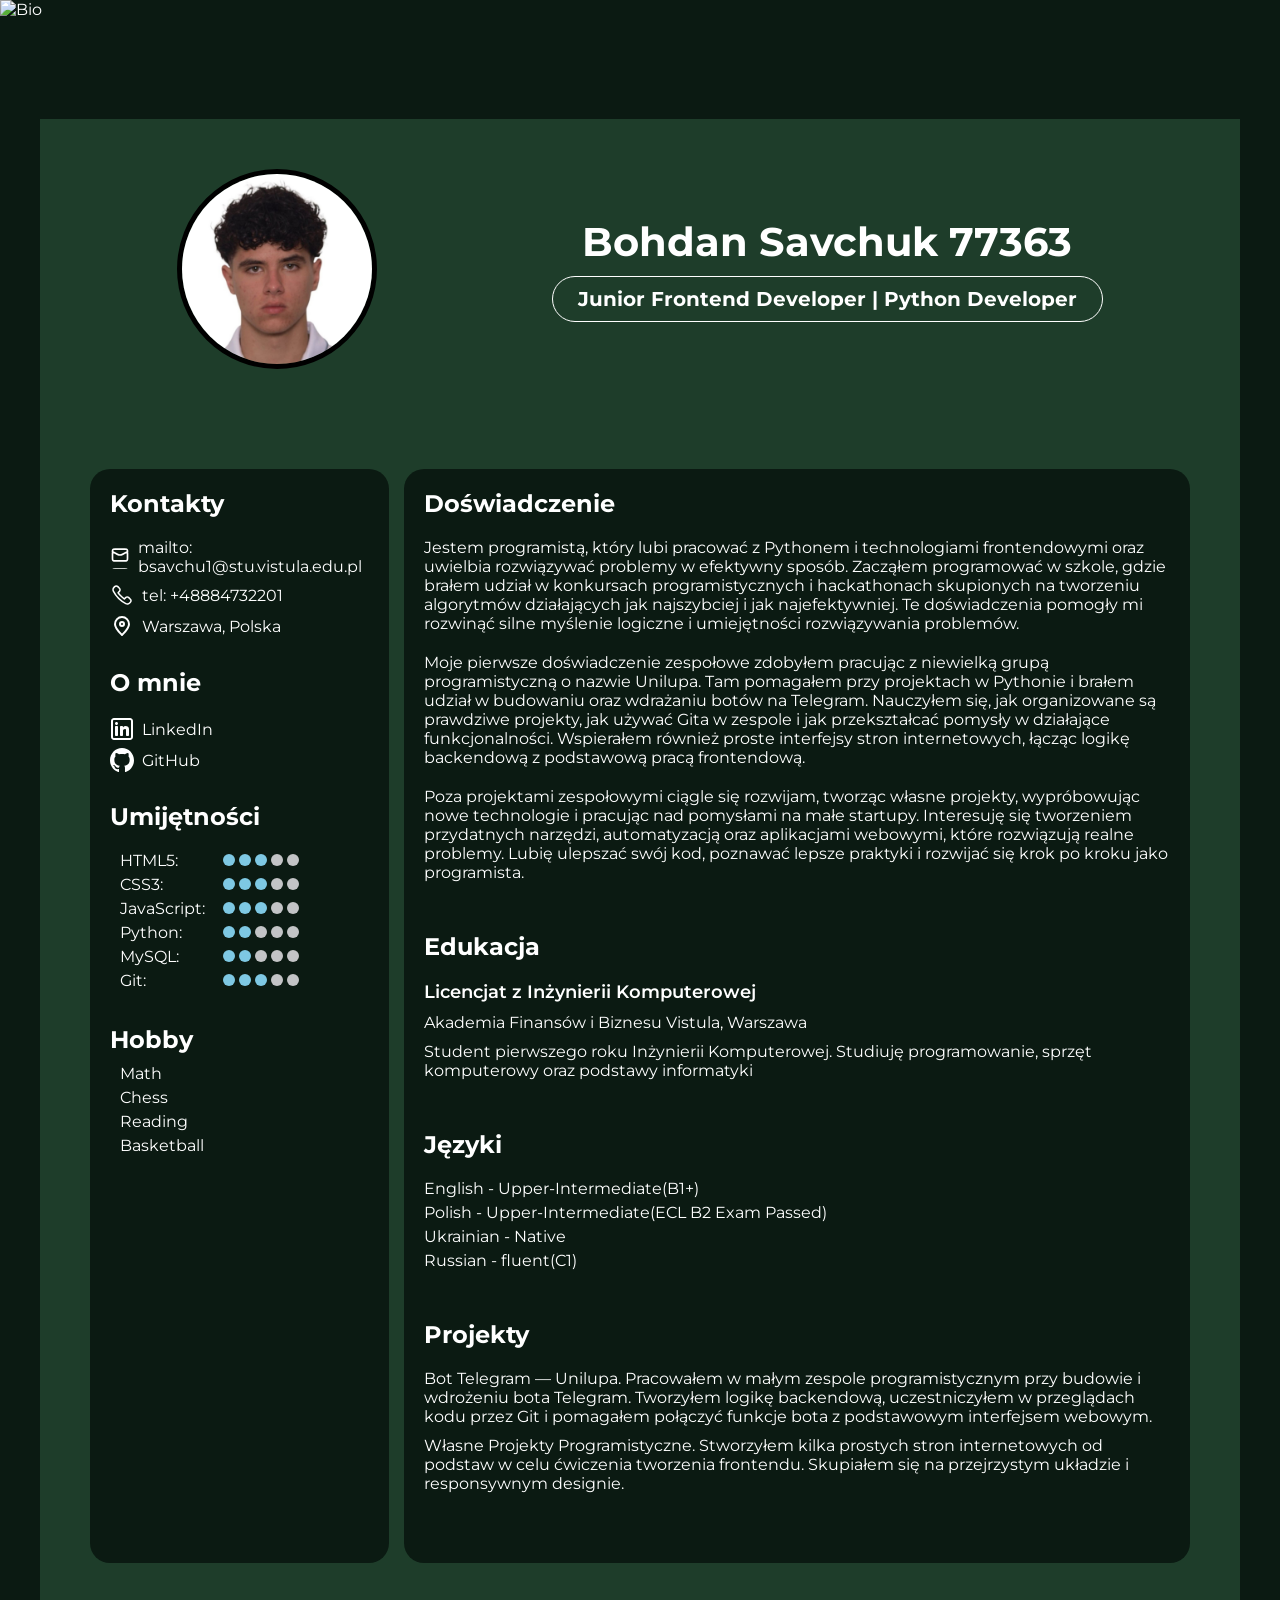
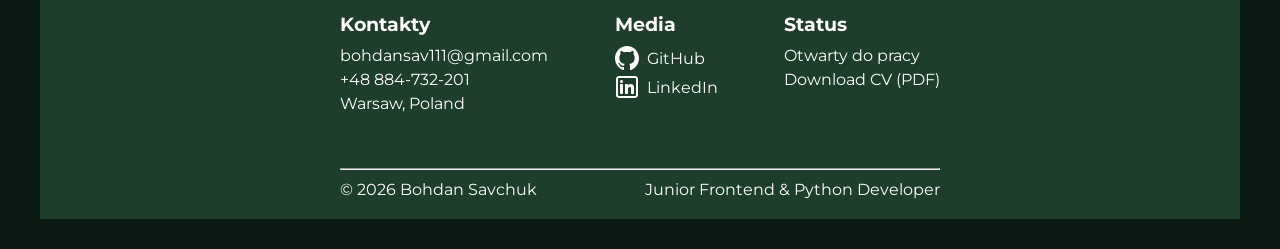
==== commit 5221f945: "Changed style 77363" ====
--- a/index.html
+++ b/index.html
@@ -6,13 +6,13 @@
     <link rel="preconnect" href="https://fonts.googleapis.com">
 <link rel="preconnect" href="https://fonts.gstatic.com" crossorigin>
 <link href="https://fonts.googleapis.com/css2?family=Inter:ital,opsz,wght@0,14..32,100..900;1,14..32,100..900&family=Montserrat:ital,wght@0,100..900;1,100..900&family=Playfair+Display:ital,wght@0,400..900;1,400..900&display=swap" rel="stylesheet">
-    <link rel="stylesheet" href="./style.css">
+    <link rel="stylesheet" href="./zad_2/style.css">
     <title>CV Bohdan Savchuk 77363</title>
 </head>
 <body>
     
         <header class="header">
-            <img src="./images/Bio.jpg" alt="Bio" class="header__img-bio">
+            <img src="./images/Bio.png" alt="Bio" class="header__img-bio">
             
             <div class="container">
                 <div class="header__block">
@@ -44,7 +44,7 @@
                         <h2 class="about-me__title title">O mnie</h2>
                         <ul class="about-me__list">
                             <li class="about-me__list-item linkedin"><a target="_blank" rel="noopener noreferrer" href="https://www.linkedin.com/in/bohdan-savchuk-0515503a5?utm_source=share_via&utm_content=profile&utm_medium=member_android">LinkedIn</a></li>
-                            <li class="about-me__list-item github"><a target="_blank" rel="noopener noreferrer" href="https://github.com/Hoty994">GitHub</a></li>
+                            <li class="about-me__list-item github"><a target="_blank" rel="noopener noreferrer" href="https://github.com/Bohdan-Savchuk-77363">GitHub</a></li>
                         </ul>
                     </section>
 
--- a/zad_2/style.css
+++ b/zad_2/style.css
@@ -0,0 +1,392 @@
+html {
+    box-sizing: border-box;
+}
+
+*,
+*::after,
+*::before {
+    box-sizing: inherit;
+    margin: 0;
+    padding: 0;
+}
+
+body {
+    font-family: 'Montserrat', sans-serif;
+    background-color: #0B1A12; 
+    color: white;
+}
+
+p {
+    font-size: 16px;
+}
+
+a {
+    font-size: 16px;
+    text-decoration: none;
+    color: white;
+}
+
+li {
+    list-style: none;
+}
+
+h2 {
+    font-size: 24px;
+    font-weight: 700;
+}
+
+.container {
+    background-color: #1E3D2A;    
+    max-width: 1200px;
+    padding: 0 50px 0 50px;
+    margin: 0 auto 0 auto;
+    
+}
+
+.title {
+    margin-bottom: 20px;
+}
+
+/* Header */
+
+.header .container {
+    padding-bottom: 100px;
+    
+}
+
+.header__img-bio {
+    max-width: 100%;
+}
+
+.header__block {
+    padding-top: 50px;
+    margin-top: 100px;
+    display: flex;
+    justify-content: space-around;
+    align-items: center;
+    text-align: center;
+}
+
+.header__img-my-photo {
+    max-width: 200px;
+    border-radius: 50%;
+    border: 5px solid #000;
+}
+
+.header__text-name {
+    font-size: 40px;
+    margin-bottom: 10px;
+}
+
+.header__text-designation {
+    font-size: 20px;
+    border: 1px solid white;
+    border-radius: 50px;
+    padding: 10px 25px;
+}
+
+/* Main */
+
+.main .container {
+    padding-bottom: 50px;
+    display: grid;
+    grid-template-columns: 2fr 5fr;
+}
+
+.cv__right-part {
+    border-radius: 20px;
+    background-color: #0B1A12;
+    padding: 20px;
+}
+
+.cv-left-part {
+    margin-right: 15px;
+    border-radius: 20px;
+    background-color: #0B1A12;
+    padding: 20px;  
+}
+
+/* Contact */
+
+.contact {
+    margin-bottom: 30px;
+}
+
+.contact__list-item {
+    display: flex;
+    align-items: center;
+    gap: 8px;
+    margin-bottom: 7px;
+}
+
+.contact__list-item.email::before {
+    content: '';
+    display: block;
+    filter: brightness(0) invert(1);
+    width: 24px;
+    height: 24px;
+    background-image: url('../images/mail.svg');
+    background-size: contain;
+}
+
+.contact__list-item.telephone::before {
+    content: '';
+    display: block;
+    filter: brightness(0) invert(1);
+    width: 24px;
+    height: 24px;
+    background-image: url('../images/telephon.svg');
+    background-size: contain;
+}
+
+.contact__list-item.location::before {
+    content: '';
+    display: block;
+    filter: brightness(0) invert(1);
+    width: 24px;
+    height: 24px;
+    background-image: url('../images/location.svg');
+    background-size: contain;
+}
+
+/* About me */
+
+.about-me {
+    margin-bottom: 30px;
+}
+
+.about-me__list-item {
+    display: flex;
+    align-items: center;
+    gap: 8px;
+    margin-bottom: 7px;
+}
+
+.about-me__list-item.linkedin::before {
+    content: '';
+    display: block;
+    filter: brightness(0) invert(1);
+    width: 24px;
+    height: 24px;
+    background-image: url('../images/linkedin.svg');
+    background-size: contain;
+}
+
+.about-me__list-item.github::before {
+    content: '';
+    display: block;
+    filter: brightness(0) invert(1);
+    width: 24px;
+    height: 24px;
+    background-image: url('../images/github.svg');
+    background-size: contain;
+}
+
+/* Skills */
+
+.skill {
+    margin-bottom: 30px;
+}
+
+.skill__list {
+    margin-left: 10px;
+}
+
+.skill__list-item {
+    display: flex;
+    justify-content: space-between;
+    gap: 6px;
+}
+
+.skill__list-name {
+    margin-bottom: 5px;
+}
+
+.skills__dot-block {
+    padding-right: 70px;
+}
+
+.skills_dot {
+    display: inline-block;
+    background-color: #C3C4C6;
+    border-radius: 50%;
+    width: 12px;
+    height: 12px;
+}
+
+.skills_dot.filled {
+  background: #7EC8E3; 
+}
+
+
+/* Hobby */
+
+.hobby {
+    margin-bottom: 30px;
+}
+
+.hobby__title {
+    margin-bottom: 10px;
+}
+
+.hobby__list {
+    margin-left: 10px;
+}
+
+.hobby__list-item {
+    margin-bottom: 5px;
+}
+
+/* Experience */
+
+.experience {
+    margin-bottom: 50px;
+}
+
+.experience__article {
+    margin-bottom: 20px;
+}
+
+/* Education */
+
+.education {
+    margin-bottom: 50px;
+}
+
+.education__major {
+    margin-bottom: 10px;
+    font-size: 18px;
+    font-weight: 600;
+}
+
+.education__uni {
+    margin-bottom: 10px;
+}
+
+/* Languages */
+
+.languages {
+    margin-bottom: 50px;
+}
+
+.languages__list-item {
+    margin-bottom: 5px;
+}
+
+/* Projects */
+
+.project {
+    margin-bottom: 50px;
+}
+
+.project__list-item {
+    margin-bottom: 10px;
+}
+
+/* Footer */
+
+.footer .container {
+    padding-bottom: 20px;
+    margin-bottom: 30px;
+}
+
+.footer__block {
+    margin: 0 auto 0 auto;
+    max-width: 600px;
+}
+
+.footer__data {
+    display: flex;
+    justify-content: space-between;
+    margin-bottom: 50px;
+}
+
+.footer__contacts-title {
+    margin-bottom: 10px;
+}
+
+.footer__contacts-item {
+    margin-bottom: 5px;
+}
+
+.footer__media-title {
+    margin-bottom: 10px;
+}
+
+.footer__media-item {
+    display: flex;
+    gap: 8px;
+    align-items: center;
+    margin-bottom: 5px;
+}
+
+.footer__media-item.github::before {
+    content: '';
+    display: block;
+    filter: brightness(0) invert(1);
+    width: 24px;
+    height: 24px;
+    background-image: url('../images/github.svg');
+    background-size: contain;
+}
+
+.footer__media-item.linkedin::before {
+    content: '';
+    display: block;
+    filter: brightness(0) invert(1);
+    width: 24px;
+    height: 24px;
+    background-image: url('../images/linkedin.svg');
+    background-size: contain;
+}
+
+.footer__status-title {
+    margin-bottom: 10px;
+}
+
+.footer__status-item {
+    margin-bottom: 5px;
+}
+
+.footer__divider {
+    margin-bottom: 10px;
+}
+
+.footer__bottom {
+    display: flex;
+    justify-content: space-between;
+}
+
+
+@media(max-width: 800px){
+    
+    body {
+        background-color: #0d1b3e;
+    }
+
+    .container {
+        max-width: 100%;
+        padding: 0 20px;
+    }
+
+    .header__block {
+        display: grid;
+        grid-template-columns: 1fr;
+        justify-items: center;
+    }
+
+    .main .container {
+        grid-template-columns: 1fr;
+    }
+
+    .cv-left-part {
+        margin: 0;
+        margin-bottom: 40px; 
+    }
+
+    .footer,
+    .footer a {
+        font-size: 12px;
+    }
+
+}
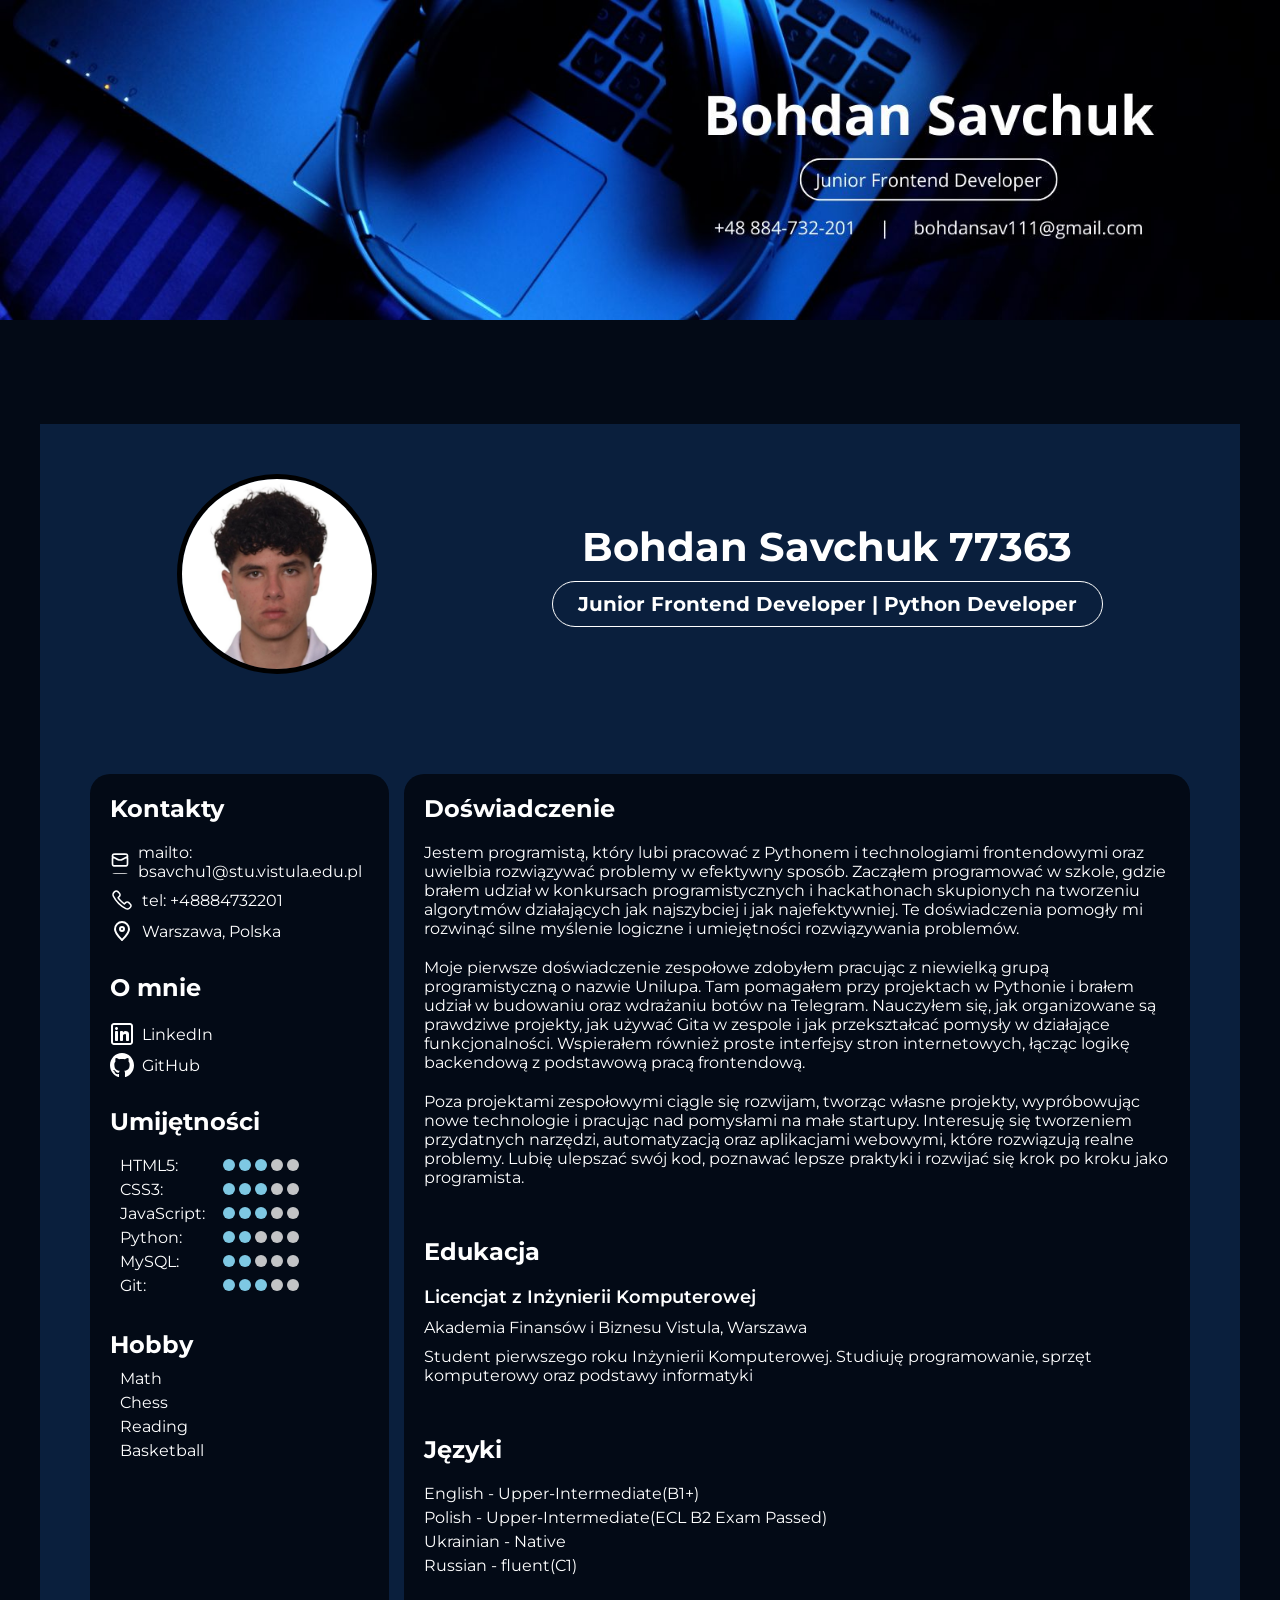
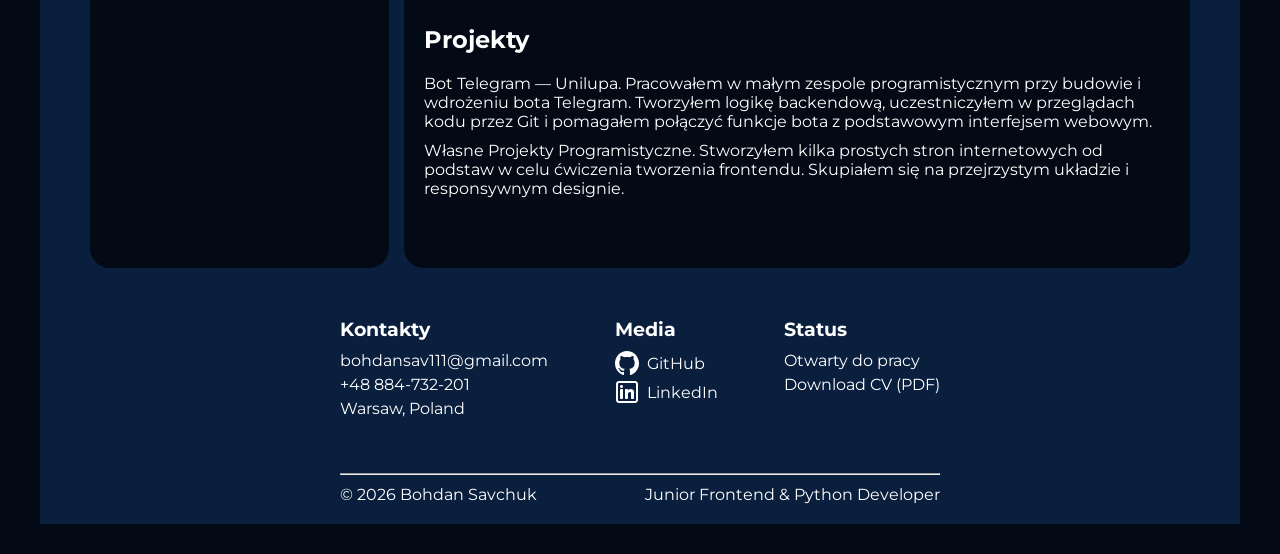
==== commit b615b0f1: "devide zad_1 and zad_2" ====
--- a/index.html
+++ b/index.html
@@ -6,13 +6,13 @@
     <link rel="preconnect" href="https://fonts.googleapis.com">
 <link rel="preconnect" href="https://fonts.gstatic.com" crossorigin>
 <link href="https://fonts.googleapis.com/css2?family=Inter:ital,opsz,wght@0,14..32,100..900;1,14..32,100..900&family=Montserrat:ital,wght@0,100..900;1,100..900&family=Playfair+Display:ital,wght@0,400..900;1,400..900&display=swap" rel="stylesheet">
-    <link rel="stylesheet" href="./zad_2/style.css">
+    <link rel="stylesheet" href="./style.css">
     <title>CV Bohdan Savchuk 77363</title>
 </head>
 <body>
     
         <header class="header">
-            <img src="./images/Bio.png" alt="Bio" class="header__img-bio">
+            <img src="./images/Bio.jpg" alt="Bio" class="header__img-bio">
             
             <div class="container">
                 <div class="header__block">
--- a/style.css
+++ b/style.css
@@ -0,0 +1,392 @@
+html {
+    box-sizing: border-box;
+}
+
+*,
+*::after,
+*::before {
+    box-sizing: inherit;
+    margin: 0;
+    padding: 0;
+}
+
+body {
+    font-family: 'Montserrat', sans-serif;
+    background-color: #030A16; 
+    color: white;
+}
+
+p {
+    font-size: 16px;
+}
+
+a {
+    font-size: 16px;
+    text-decoration: none;
+    color: white;
+}
+
+li {
+    list-style: none;
+}
+
+h2 {
+    font-size: 24px;
+    font-weight: 700;
+}
+
+.container {
+    background-color: #0A1F3D;    
+    max-width: 1200px;
+    padding: 0 50px 0 50px;
+    margin: 0 auto 0 auto;
+    
+}
+
+.title {
+    margin-bottom: 20px;
+}
+
+/* Header */
+
+.header .container {
+    padding-bottom: 100px;
+    
+}
+
+.header__img-bio {
+    max-width: 100%;
+}
+
+.header__block {
+    padding-top: 50px;
+    margin-top: 100px;
+    display: flex;
+    justify-content: space-around;
+    align-items: center;
+    text-align: center;
+}
+
+.header__img-my-photo {
+    max-width: 200px;
+    border-radius: 50%;
+    border: 5px solid #000;
+}
+
+.header__text-name {
+    font-size: 40px;
+    margin-bottom: 10px;
+}
+
+.header__text-designation {
+    font-size: 20px;
+    border: 1px solid white;
+    border-radius: 50px;
+    padding: 10px 25px;
+}
+
+/* Main */
+
+.main .container {
+    padding-bottom: 50px;
+    display: grid;
+    grid-template-columns: 2fr 5fr;
+}
+
+.cv__right-part {
+    border-radius: 20px;
+    background-color: #030A16;
+    padding: 20px;
+}
+
+.cv-left-part {
+    margin-right: 15px;
+    border-radius: 20px;
+    background-color: #030A16;
+    padding: 20px;  
+}
+
+/* Contact */
+
+.contact {
+    margin-bottom: 30px;
+}
+
+.contact__list-item {
+    display: flex;
+    align-items: center;
+    gap: 8px;
+    margin-bottom: 7px;
+}
+
+.contact__list-item.email::before {
+    content: '';
+    display: block;
+    filter: brightness(0) invert(1);
+    width: 24px;
+    height: 24px;
+    background-image: url('../images/mail.svg');
+    background-size: contain;
+}
+
+.contact__list-item.telephone::before {
+    content: '';
+    display: block;
+    filter: brightness(0) invert(1);
+    width: 24px;
+    height: 24px;
+    background-image: url('../images/telephon.svg');
+    background-size: contain;
+}
+
+.contact__list-item.location::before {
+    content: '';
+    display: block;
+    filter: brightness(0) invert(1);
+    width: 24px;
+    height: 24px;
+    background-image: url('../images/location.svg');
+    background-size: contain;
+}
+
+/* About me */
+
+.about-me {
+    margin-bottom: 30px;
+}
+
+.about-me__list-item {
+    display: flex;
+    align-items: center;
+    gap: 8px;
+    margin-bottom: 7px;
+}
+
+.about-me__list-item.linkedin::before {
+    content: '';
+    display: block;
+    filter: brightness(0) invert(1);
+    width: 24px;
+    height: 24px;
+    background-image: url('../images/linkedin.svg');
+    background-size: contain;
+}
+
+.about-me__list-item.github::before {
+    content: '';
+    display: block;
+    filter: brightness(0) invert(1);
+    width: 24px;
+    height: 24px;
+    background-image: url('../images/github.svg');
+    background-size: contain;
+}
+
+/* Skills */
+
+.skill {
+    margin-bottom: 30px;
+}
+
+.skill__list {
+    margin-left: 10px;
+}
+
+.skill__list-item {
+    display: flex;
+    justify-content: space-between;
+    gap: 6px;
+}
+
+.skill__list-name {
+    margin-bottom: 5px;
+}
+
+.skills__dot-block {
+    padding-right: 70px;
+}
+
+.skills_dot {
+    display: inline-block;
+    background-color: #C3C4C6;
+    border-radius: 50%;
+    width: 12px;
+    height: 12px;
+}
+
+.skills_dot.filled {
+  background: #7EC8E3; 
+}
+
+
+/* Hobby */
+
+.hobby {
+    margin-bottom: 30px;
+}
+
+.hobby__title {
+    margin-bottom: 10px;
+}
+
+.hobby__list {
+    margin-left: 10px;
+}
+
+.hobby__list-item {
+    margin-bottom: 5px;
+}
+
+/* Experience */
+
+.experience {
+    margin-bottom: 50px;
+}
+
+.experience__article {
+    margin-bottom: 20px;
+}
+
+/* Education */
+
+.education {
+    margin-bottom: 50px;
+}
+
+.education__major {
+    margin-bottom: 10px;
+    font-size: 18px;
+    font-weight: 600;
+}
+
+.education__uni {
+    margin-bottom: 10px;
+}
+
+/* Languages */
+
+.languages {
+    margin-bottom: 50px;
+}
+
+.languages__list-item {
+    margin-bottom: 5px;
+}
+
+/* Projects */
+
+.project {
+    margin-bottom: 50px;
+}
+
+.project__list-item {
+    margin-bottom: 10px;
+}
+
+/* Footer */
+
+.footer .container {
+    padding-bottom: 20px;
+    margin-bottom: 30px;
+}
+
+.footer__block {
+    margin: 0 auto 0 auto;
+    max-width: 600px;
+}
+
+.footer__data {
+    display: flex;
+    justify-content: space-between;
+    margin-bottom: 50px;
+}
+
+.footer__contacts-title {
+    margin-bottom: 10px;
+}
+
+.footer__contacts-item {
+    margin-bottom: 5px;
+}
+
+.footer__media-title {
+    margin-bottom: 10px;
+}
+
+.footer__media-item {
+    display: flex;
+    gap: 8px;
+    align-items: center;
+    margin-bottom: 5px;
+}
+
+.footer__media-item.github::before {
+    content: '';
+    display: block;
+    filter: brightness(0) invert(1);
+    width: 24px;
+    height: 24px;
+    background-image: url('../images/github.svg');
+    background-size: contain;
+}
+
+.footer__media-item.linkedin::before {
+    content: '';
+    display: block;
+    filter: brightness(0) invert(1);
+    width: 24px;
+    height: 24px;
+    background-image: url('../images/linkedin.svg');
+    background-size: contain;
+}
+
+.footer__status-title {
+    margin-bottom: 10px;
+}
+
+.footer__status-item {
+    margin-bottom: 5px;
+}
+
+.footer__divider {
+    margin-bottom: 10px;
+}
+
+.footer__bottom {
+    display: flex;
+    justify-content: space-between;
+}
+
+
+@media(max-width: 800px){
+    
+    body {
+        background-color: #0d1b3e;
+    }
+
+    .container {
+        max-width: 100%;
+        padding: 0 20px;
+    }
+
+    .header__block {
+        display: grid;
+        grid-template-columns: 1fr;
+        justify-items: center;
+    }
+
+    .main .container {
+        grid-template-columns: 1fr;
+    }
+
+    .cv-left-part {
+        margin: 0;
+        margin-bottom: 40px; 
+    }
+
+    .footer,
+    .footer a {
+        font-size: 12px;
+    }
+
+}
